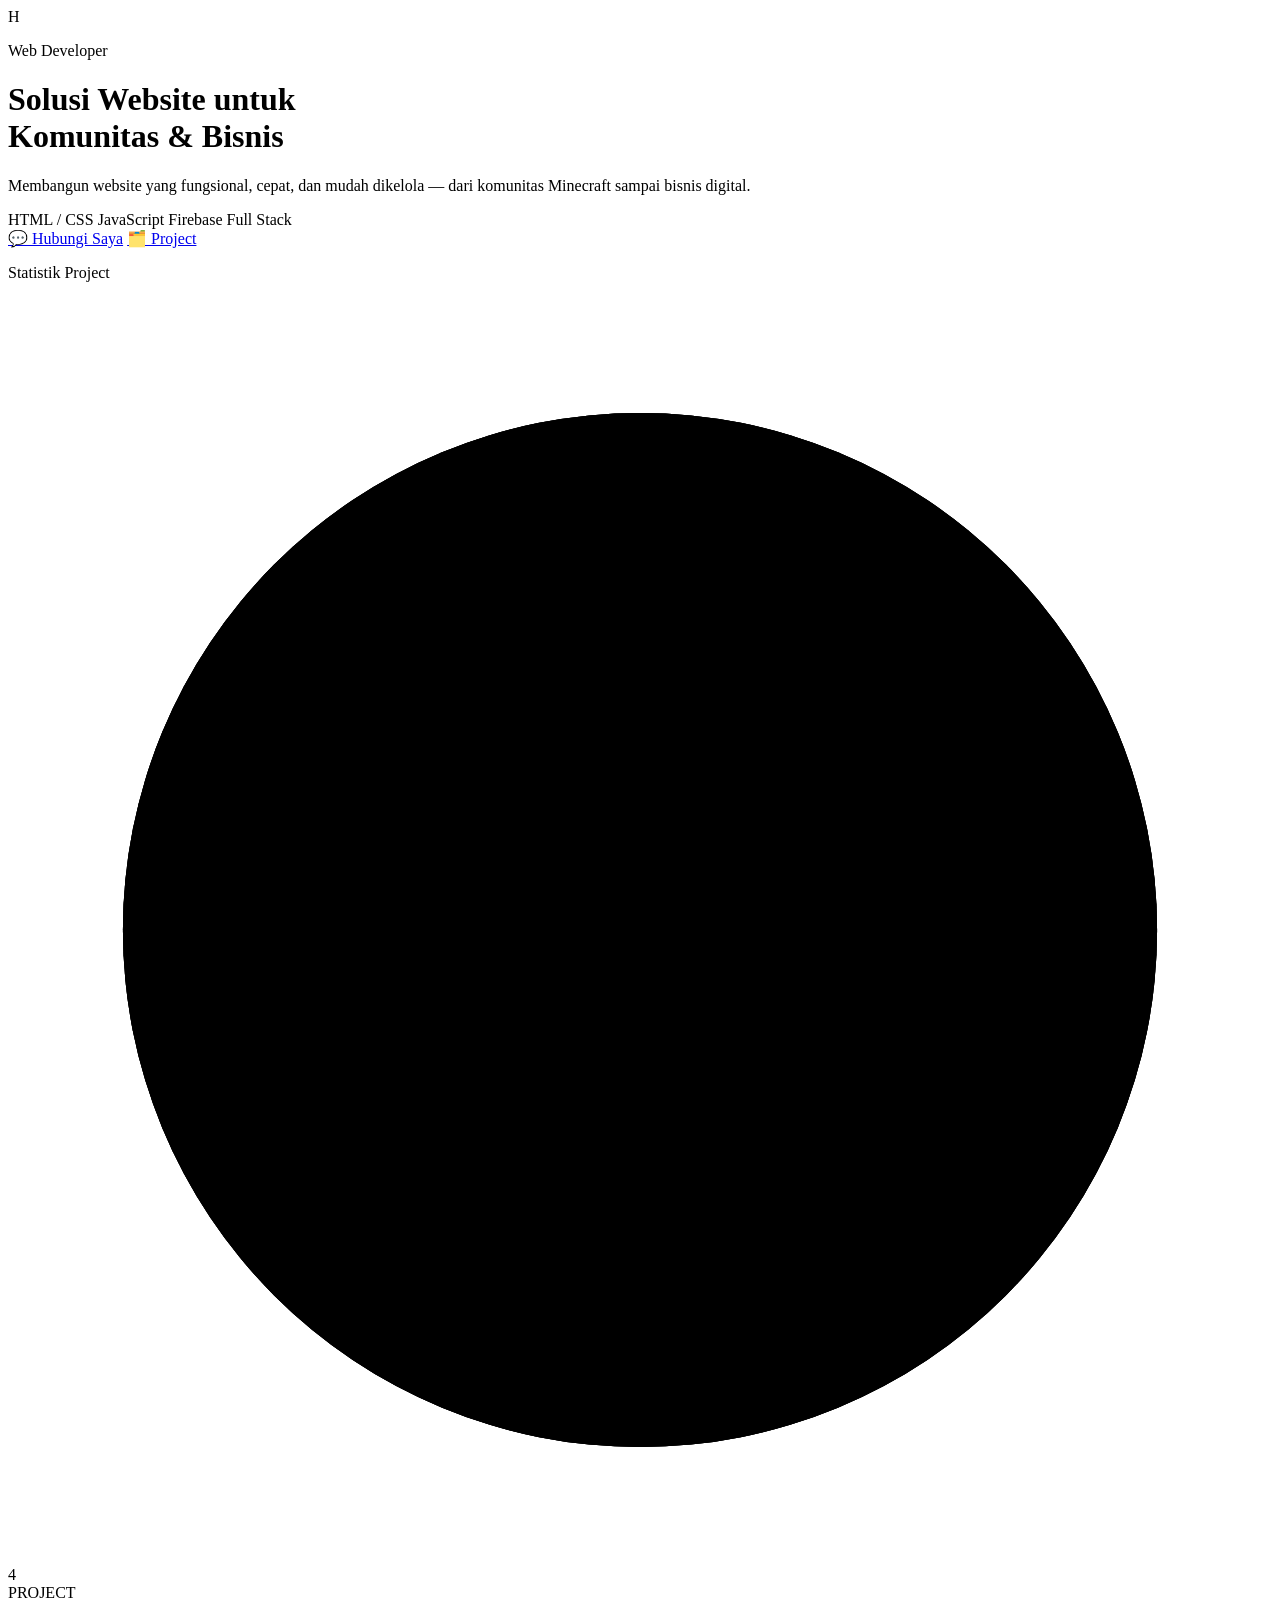
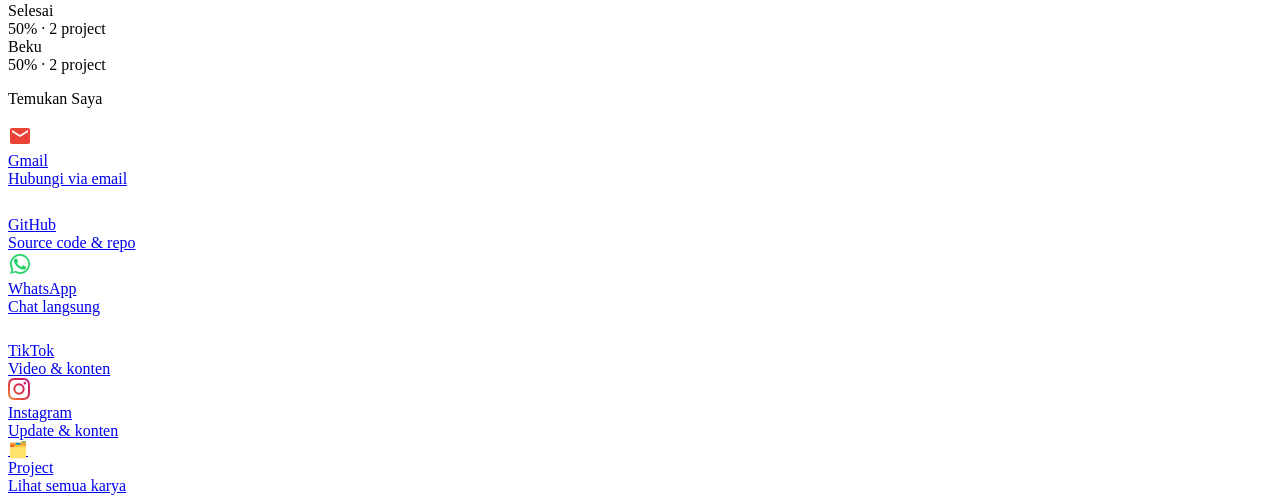
==== index.html @ de493043 "Add files via upload" ====
<!DOCTYPE html>
<html lang="id">
<head>
<meta charset="UTF-8">
<meta name="viewport" content="width=device-width, initial-scale=1.0">
<title>Halo — Web Developer</title>
<link rel="preconnect" href="https://fonts.googleapis.com">
<link href="https://fonts.googleapis.com/css2?family=Plus+Jakarta+Sans:wght@300;400;500;600;700&display=swap" rel="stylesheet">
<link rel="stylesheet" href="style.css">
</head>
<body>

<div class="aurora">
  <div class="al al1"></div>
  <div class="al al2"></div>
  <div class="al al3"></div>
</div>
<div class="grid-bg"></div>

<div id="navbar-placeholder"></div>
<div id="sidebar-placeholder"></div>

<main class="main">
  <div class="content">

    <div class="hero">
      <div class="avatar-wrap">
        <div class="avatar-ring"></div>
        <div class="avatar-bg"></div>
        <div class="avatar">H</div>
      </div>
      <p class="eyebrow">Web Developer</p>
      <h1 class="hero-name">Solusi Website untuk<br><span>Komunitas & Bisnis</span></h1>
      <p class="hero-bio">Membangun website yang fungsional, cepat, dan mudah dikelola — dari komunitas Minecraft sampai bisnis digital.</p>
      <div class="hero-tags">
        <span class="hero-tag">HTML / CSS</span>
        <span class="hero-tag">JavaScript</span>
        <span class="hero-tag">Firebase</span>
        <span class="hero-tag">Full Stack</span>
      </div>
    </div>

    <div class="cta-row">
      <a href="#" class="btn-primary">💬 Hubungi Saya</a>
      <a href="project.html" class="btn-outline">🗂️ Project</a>
    </div>

    <p class="sec-label" id="stats">Statistik Project</p>
    <div class="stats-card">
      <div class="donut-wrap">
        <svg class="donut-svg" viewBox="0 0 110 110">
          <circle class="donut-track" cx="55" cy="55" r="45"/>
          <circle class="donut-seg-done"   cx="55" cy="55" r="45" stroke-dasharray="141.4 282.8" stroke-dashoffset="0"/>
          <circle class="donut-seg-frozen" cx="55" cy="55" r="45" stroke-dasharray="141.4 282.8" stroke-dashoffset="-141.4"/>
        </svg>
        <div class="donut-center">
          <div class="donut-total">4</div>
          <div class="donut-sub">PROJECT</div>
        </div>
      </div>
      <div class="stats-legend">
        <div class="legend-item">
          <div class="legend-dot ld-done"></div>
          <div class="legend-info">
            <div class="legend-name">Selesai</div>
            <div class="legend-pct">50% · 2 project</div>
            <div class="legend-bar-wrap"><div class="legend-bar lb-done"></div></div>
          </div>
        </div>
        <div class="legend-item">
          <div class="legend-dot ld-frozen"></div>
          <div class="legend-info">
            <div class="legend-name">Beku</div>
            <div class="legend-pct">50% · 2 project</div>
            <div class="legend-bar-wrap"><div class="legend-bar lb-frozen"></div></div>
          </div>
        </div>
      </div>
    </div>

    <p class="sec-label" id="social">Temukan Saya</p>
    <div class="links-grid">
      <a href="mailto:email@gmail.com" class="link-card lc-gmail">
        <div class="link-icon-box">
          <svg width="24" height="24" viewBox="0 0 24 24"><path fill="#EA4335" d="M20 4H4C2.9 4 2 4.9 2 6v12c0 1.1.9 2 2 2h16c1.1 0 2-.9 2-2V6c0-1.1-.9-2-2-2zm0 4-8 5-8-5V6l8 5 8-5v2z"/></svg>
        </div>
        <div class="link-label">Gmail</div>
        <div class="link-desc">Hubungi via email</div>
      </a>
      <a href="#" class="link-card lc-github">
        <div class="link-icon-box">
          <svg width="24" height="24" viewBox="0 0 24 24" fill="rgba(255,255,255,.85)"><path d="M12 2C6.477 2 2 6.484 2 12.021c0 4.428 2.865 8.185 6.839 9.504.5.092.682-.217.682-.482 0-.237-.009-.868-.013-1.703-2.782.605-3.369-1.342-3.369-1.342-.454-1.155-1.11-1.463-1.11-1.463-.908-.62.069-.608.069-.608 1.003.07 1.531 1.031 1.531 1.031.892 1.53 2.341 1.088 2.91.832.091-.647.35-1.088.636-1.338-2.22-.253-4.555-1.113-4.555-4.951 0-1.093.39-1.988 1.029-2.688-.103-.253-.446-1.272.098-2.65 0 0 .84-.27 2.75 1.026A9.564 9.564 0 0 1 12 6.844a9.59 9.59 0 0 1 2.504.337c1.909-1.296 2.747-1.026 2.747-1.026.546 1.378.202 2.397.1 2.65.64.7 1.028 1.595 1.028 2.688 0 3.848-2.339 4.695-4.566 4.942.359.31.678.921.678 1.856 0 1.338-.012 2.419-.012 2.747 0 .267.18.578.688.48C19.138 20.203 22 16.447 22 12.021 22 6.484 17.522 2 12 2z"/></svg>
        </div>
        <div class="link-label">GitHub</div>
        <div class="link-desc">Source code & repo</div>
      </a>
      <a href="#" class="link-card lc-wa">
        <div class="link-icon-box">
          <svg width="24" height="24" viewBox="0 0 24 24" fill="#25D366"><path d="M17.472 14.382c-.297-.149-1.758-.867-2.03-.967-.273-.099-.471-.148-.67.15-.197.297-.767.966-.94 1.164-.173.199-.347.223-.644.075-.297-.15-1.255-.463-2.39-1.475-.883-.788-1.48-1.761-1.653-2.059-.173-.297-.018-.458.13-.606.134-.133.298-.347.446-.52.149-.174.198-.298.298-.497.099-.198.05-.371-.025-.52-.075-.149-.669-1.612-.916-2.207-.242-.579-.487-.5-.669-.51-.173-.008-.371-.01-.57-.01-.198 0-.52.074-.792.372-.272.297-1.04 1.016-1.04 2.479 0 1.462 1.065 2.875 1.213 3.074.149.198 2.096 3.2 5.077 4.487.709.306 1.262.489 1.694.625.712.227 1.36.195 1.871.118.571-.085 1.758-.719 2.006-1.413.248-.694.248-1.289.173-1.413-.074-.124-.272-.198-.57-.347z"/><path d="M12.05 2C6.495 2 2 6.495 2 12.05c0 1.895.525 3.666 1.436 5.18L2 22l4.907-1.406A10.018 10.018 0 0 0 12.05 22C17.605 22 22 17.505 22 11.95 22 6.495 17.605 2 12.05 2zm0 18.191a8.166 8.166 0 0 1-4.161-1.135l-.299-.178-3.092.887.887-3.005-.194-.309A8.167 8.167 0 0 1 3.85 12.05c0-4.52 3.68-8.2 8.2-8.2 4.52 0 8.2 3.68 8.2 8.2 0 4.52-3.68 8.2-8.2 8.2v-.059z"/></svg>
        </div>
        <div class="link-label">WhatsApp</div>
        <div class="link-desc">Chat langsung</div>
      </a>
      <a href="#" class="link-card lc-tiktok">
        <div class="link-icon-box">
          <svg width="22" height="22" viewBox="0 0 24 24" fill="white"><path d="M19.59 6.69a4.83 4.83 0 0 1-3.77-4.25V2h-3.45v13.67a2.89 2.89 0 0 1-2.88 2.5 2.89 2.89 0 0 1-2.89-2.89 2.89 2.89 0 0 1 2.89-2.89c.28 0 .54.04.79.1V9.01a6.28 6.28 0 0 0-.79-.05 6.34 6.34 0 0 0-6.34 6.34 6.34 6.34 0 0 0 6.34 6.34 6.34 6.34 0 0 0 6.33-6.34V8.95a8.16 8.16 0 0 0 4.77 1.52V7.04a4.85 4.85 0 0 1-1-.35z"/></svg>
        </div>
        <div class="link-label">TikTok</div>
        <div class="link-desc">Video & konten</div>
      </a>
      <a href="#" class="link-card lc-ig">
        <div class="link-icon-box">
          <svg width="22" height="22" viewBox="0 0 24 24"><defs><linearGradient id="ig" x1="0%" y1="100%" x2="100%" y2="0%"><stop offset="0%" stop-color="#f09433"/><stop offset="50%" stop-color="#dc2743"/><stop offset="100%" stop-color="#bc1888"/></linearGradient></defs><path fill="url(#ig)" d="M12 2.163c3.204 0 3.584.012 4.85.07 3.252.148 4.771 1.691 4.919 4.919.058 1.265.069 1.645.069 4.849 0 3.205-.012 3.584-.069 4.849-.149 3.225-1.664 4.771-4.919 4.919-1.266.058-1.644.07-4.85.07-3.204 0-3.584-.012-4.849-.07-3.26-.149-4.771-1.699-4.919-4.92-.058-1.265-.07-1.644-.07-4.849 0-3.204.013-3.583.07-4.849.149-3.227 1.664-4.771 4.919-4.919 1.266-.057 1.645-.069 4.849-.069zM12 0C8.741 0 8.333.014 7.053.072 2.695.272.273 2.69.073 7.052.014 8.333 0 8.741 0 12c0 3.259.014 3.668.072 4.948.2 4.358 2.618 6.78 6.98 6.98C8.333 23.986 8.741 24 12 24c3.259 0 3.668-.014 4.948-.072 4.354-.2 6.782-2.618 6.979-6.98.059-1.28.073-1.689.073-4.948 0-3.259-.014-3.667-.072-4.947-.196-4.354-2.617-6.78-6.979-6.98C15.668.014 15.259 0 12 0zm0 5.838a6.162 6.162 0 1 0 0 12.324 6.162 6.162 0 0 0 0-12.324zM12 16a4 4 0 1 1 0-8 4 4 0 0 1 0 8zm6.406-11.845a1.44 1.44 0 1 0 0 2.881 1.44 1.44 0 0 0 0-2.881z"/></svg>
        </div>
        <div class="link-label">Instagram</div>
        <div class="link-desc">Update & konten</div>
      </a>
      <a href="project.html" class="link-card lc-project">
        <div class="link-icon-box">🗂️</div>
        <div class="link-label">Project</div>
        <div class="link-desc">Lihat semua karya</div>
      </a>
    </div>

  </div>
  <div id="footer-placeholder"></div>
</main>

<script src="script.js"></script>
</body>
</html>
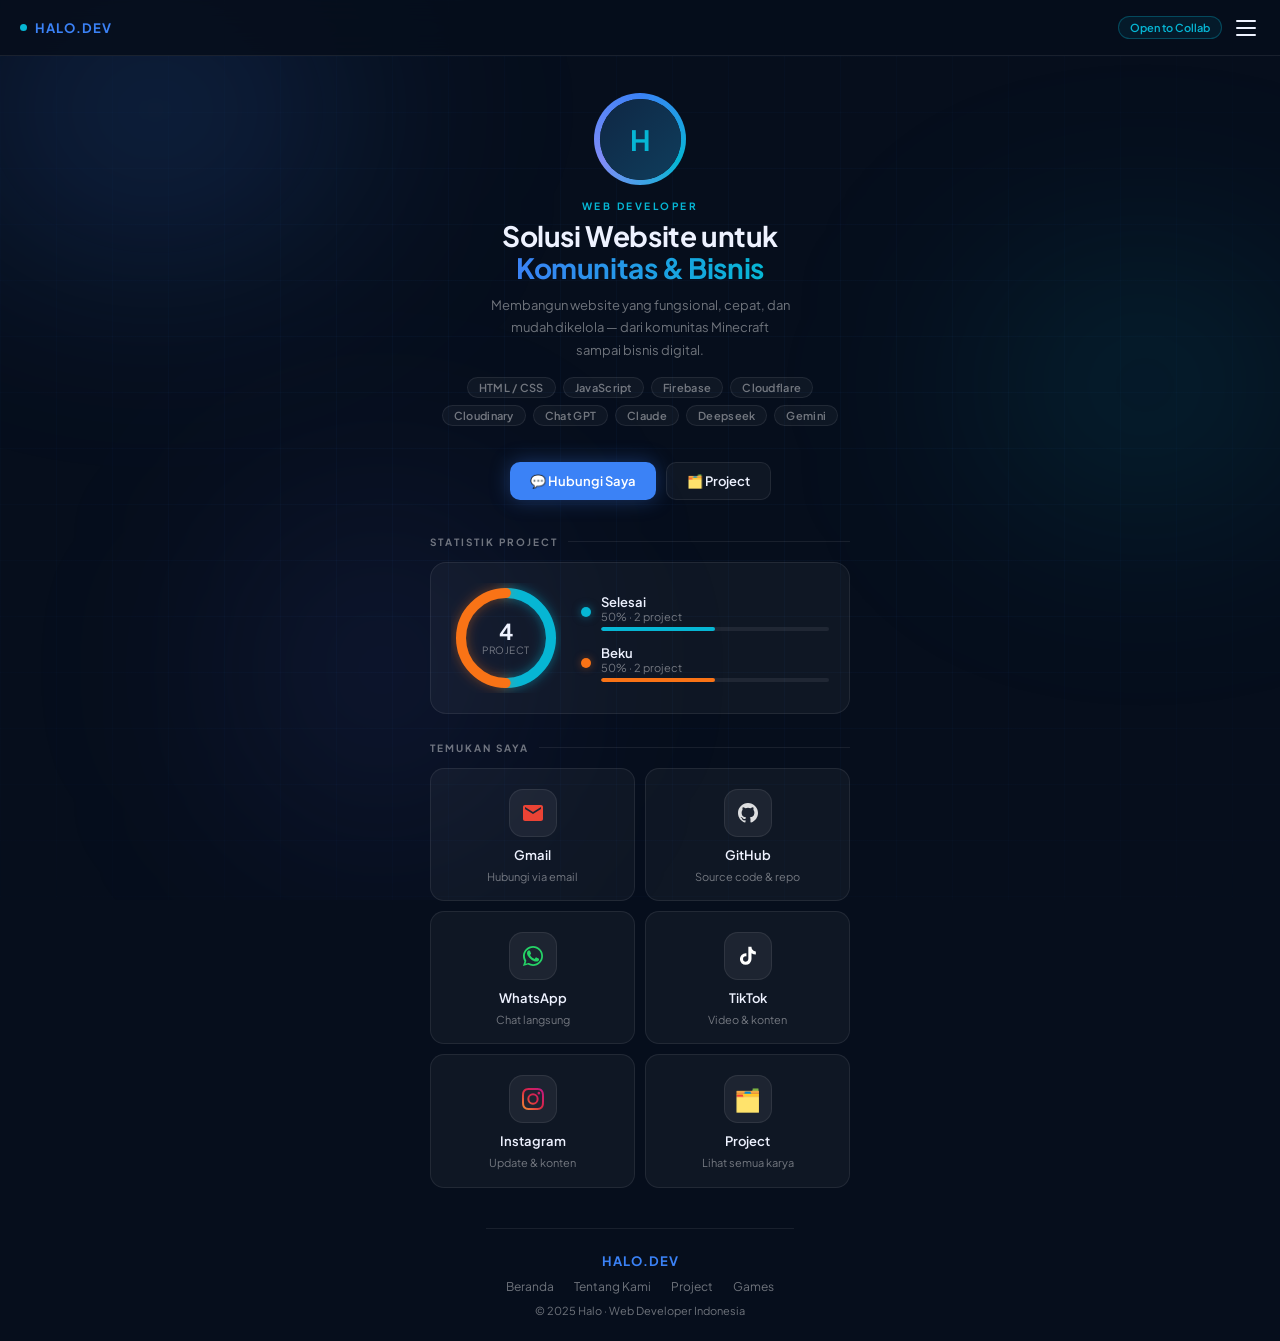
==== commit 437ec6b2: "Update index.html" ====
--- a/index.html
+++ b/index.html
@@ -36,7 +36,12 @@
         <span class="hero-tag">HTML / CSS</span>
         <span class="hero-tag">JavaScript</span>
         <span class="hero-tag">Firebase</span>
-        <span class="hero-tag">Full Stack</span>
+        <span class="hero-tag">Cloudflare</span>
+        <span class="hero-tag">Cloudinary</span>
+        <span class="hero-tag">Chat GPT</span>
+        <span class="hero-tag">Claude</span>
+        <span class="hero-tag">Deepseek</span>
+        <span class="hero-tag">Gemini</span>
       </div>
     </div>
 
--- a/style.css
+++ b/style.css
@@ -0,0 +1,447 @@
+/* ══════════════════════════════
+   RESET & VARIABLES
+══════════════════════════════ */
+*, *::before, *::after { margin: 0; padding: 0; box-sizing: border-box; }
+
+:root {
+  --bg: #060e1c;
+  --nav-bg: rgba(6,14,28,0.88);
+  --surface: rgba(255,255,255,0.04);
+  --surface-hover: rgba(255,255,255,0.07);
+  --border: rgba(255,255,255,0.08);
+  --border-accent: rgba(59,130,246,0.35);
+  --text: #eef2ff;
+  --muted: rgba(255,255,255,0.42);
+  --accent: #3b82f6;
+  --accent2: #06b6d4;
+  --green: #22c55e;
+  --orange: #f97316;
+  --sidebar-w: 230px;
+}
+
+html { scroll-behavior: smooth; }
+
+body {
+  font-family: 'Plus Jakarta Sans', sans-serif;
+  background: var(--bg);
+  color: var(--text);
+  min-height: 100dvh;
+}
+
+/* ══════════════════════════════
+   AURORA BACKGROUND
+══════════════════════════════ */
+.aurora {
+  position: fixed; inset: 0; z-index: 0;
+  pointer-events: none; overflow: hidden;
+}
+.al {
+  position: absolute; border-radius: 50%;
+  filter: blur(110px); mix-blend-mode: screen;
+}
+.al1 {
+  width: 550px; height: 380px;
+  background: radial-gradient(ellipse, rgba(59,130,246,.3) 0%, transparent 70%);
+  top: -80px; left: -120px;
+  animation: af1 13s ease-in-out infinite;
+}
+.al2 {
+  width: 450px; height: 320px;
+  background: radial-gradient(ellipse, rgba(6,182,212,.22) 0%, transparent 70%);
+  top: 25%; right: -90px;
+  animation: af2 16s ease-in-out infinite;
+}
+.al3 {
+  width: 380px; height: 460px;
+  background: radial-gradient(ellipse, rgba(99,102,241,.18) 0%, transparent 70%);
+  bottom: 0; left: 15%;
+  animation: af3 19s ease-in-out infinite;
+}
+@keyframes af1 { 0%,100%{transform:translate(0,0) scale(1)} 50%{transform:translate(35px,-25px) scale(1.07)} }
+@keyframes af2 { 0%,100%{transform:translate(0,0) scale(1)} 50%{transform:translate(-28px,38px) scale(.95)} }
+@keyframes af3 { 0%,100%{transform:translate(0,0) scale(1)} 50%{transform:translate(18px,-35px) scale(1.05)} }
+
+.grid-bg {
+  position: fixed; inset: 0; z-index: 0; pointer-events: none;
+  background-image:
+    linear-gradient(rgba(59,130,246,.04) 1px, transparent 1px),
+    linear-gradient(90deg, rgba(59,130,246,.04) 1px, transparent 1px);
+  background-size: 56px 56px;
+  mask-image: radial-gradient(ellipse 80% 80% at 50% 50%, black 30%, transparent 100%);
+}
+
+/* ══════════════════════════════
+   NAVBAR
+══════════════════════════════ */
+.navbar {
+  position: fixed; top: 0; left: 0; right: 0; z-index: 100;
+  height: 56px;
+  background: var(--nav-bg);
+  backdrop-filter: blur(16px);
+  -webkit-backdrop-filter: blur(16px);
+  border-bottom: 1px solid var(--border);
+  display: flex; align-items: center; justify-content: space-between;
+  padding: 0 20px;
+}
+.nav-logo {
+  display: flex; align-items: center; gap: 8px;
+  font-size: 13px; font-weight: 700; letter-spacing: 1px;
+  text-transform: uppercase; color: var(--accent);
+  text-decoration: none;
+}
+.nav-logo-dot {
+  width: 7px; height: 7px; border-radius: 50%;
+  background: var(--accent2);
+  animation: pulse 2s infinite;
+}
+.nav-right { display: flex; align-items: center; gap: 10px; }
+.nav-badge {
+  font-size: 11px; font-weight: 600;
+  padding: 4px 11px; border-radius: 99px;
+  border: 1px solid rgba(6,182,212,.3);
+  color: var(--accent2); background: rgba(6,182,212,.08);
+}
+.hamburger {
+  display: flex; flex-direction: column; gap: 5px;
+  cursor: pointer; padding: 4px;
+  background: none; border: none;
+}
+.hamburger span {
+  display: block; width: 20px; height: 2px;
+  background: var(--text); border-radius: 2px;
+  transition: all .3s ease;
+}
+.hamburger.open span:nth-child(1) { transform: rotate(45deg) translate(5px,5px); }
+.hamburger.open span:nth-child(2) { opacity: 0; transform: scaleX(0); }
+.hamburger.open span:nth-child(3) { transform: rotate(-45deg) translate(5px,-5px); }
+
+/* ══════════════════════════════
+   SIDEBAR
+══════════════════════════════ */
+.sidebar-overlay {
+  position: fixed; inset: 0; z-index: 90;
+  background: rgba(0,0,0,.6);
+  opacity: 0; pointer-events: none;
+  transition: opacity .3s;
+  backdrop-filter: blur(3px);
+}
+.sidebar-overlay.show { opacity: 1; pointer-events: all; }
+
+.sidebar {
+  position: fixed; top: 56px; right: 0; bottom: 0;
+  width: var(--sidebar-w); z-index: 95;
+  background: rgba(6,14,30,.98);
+  border-left: 1px solid var(--border);
+  padding: 20px 14px 30px;
+  display: flex; flex-direction: column;
+  transform: translateX(100%);
+  transition: transform .3s cubic-bezier(.4,0,.2,1);
+  overflow-y: auto;
+}
+.sidebar.open { transform: translateX(0); }
+
+.sidebar-section-title {
+  font-size: 10px; font-weight: 700; letter-spacing: 2px;
+  text-transform: uppercase; color: var(--muted);
+  padding: 0 10px; margin-bottom: 8px; margin-top: 4px;
+}
+.sidebar-nav {
+  display: flex; flex-direction: column; gap: 4px;
+  margin-bottom: 12px;
+}
+.sidebar-link {
+  display: flex; align-items: center; gap: 12px;
+  padding: 11px 12px; border-radius: 10px;
+  text-decoration: none; color: var(--muted);
+  font-size: 13px; font-weight: 500;
+  transition: all .2s;
+  position: relative;
+}
+.sidebar-link:hover {
+  background: var(--surface-hover);
+  color: var(--text);
+}
+.sidebar-link.active {
+  background: rgba(59,130,246,.1);
+  color: var(--accent2);
+  border: 1px solid rgba(59,130,246,.15);
+}
+.sidebar-link.active::before {
+  content: '';
+  position: absolute; left: 0; top: 20%; bottom: 20%;
+  width: 3px; border-radius: 99px;
+  background: var(--accent2);
+}
+.sidebar-icon {
+  font-size: 17px; width: 22px;
+  text-align: center; flex-shrink: 0;
+}
+.sidebar-sep {
+  height: 1px; background: var(--border); margin: 8px 0;
+}
+.sidebar-footer {
+  margin-top: auto; padding-top: 20px;
+  border-top: 1px solid var(--border);
+}
+.sidebar-footer-text {
+  font-size: 11px; color: var(--muted);
+  text-align: center; line-height: 1.6;
+}
+.sidebar-footer-text span { color: var(--accent2); font-weight: 600; }
+
+/* ══════════════════════════════
+   MAIN LAYOUT
+══════════════════════════════ */
+.main {
+  position: relative; z-index: 1;
+  padding-top: 56px;
+  min-height: 100dvh;
+  display: flex; flex-direction: column; align-items: center;
+}
+.content {
+  width: 100%; max-width: 460px;
+  padding: 40px 20px 0;
+  flex: 1;
+}
+
+/* ══════════════════════════════
+   HERO
+══════════════════════════════ */
+.hero {
+  text-align: center; margin-bottom: 36px;
+  animation: fadeUp .6s .1s ease both;
+}
+.avatar-wrap {
+  position: relative; width: 86px; height: 86px;
+  margin: 0 auto 18px;
+}
+.avatar-ring {
+  position: absolute; inset: -3px; border-radius: 50%;
+  background: conic-gradient(from 0deg, var(--accent), var(--accent2), #818cf8, var(--accent));
+  animation: spin 4s linear infinite;
+}
+.avatar-bg {
+  position: absolute; inset: 0; margin: 2.5px;
+  border-radius: 50%; background: var(--bg); z-index: 1;
+}
+.avatar {
+  position: absolute; inset: 0; margin: 2.5px; z-index: 2;
+  border-radius: 50%;
+  background: linear-gradient(135deg, #0f2744, #0f3d5c);
+  display: flex; align-items: center; justify-content: center;
+  font-size: 28px; font-weight: 700; color: var(--accent2);
+}
+.eyebrow {
+  font-size: 10px; font-weight: 700; letter-spacing: 2.5px;
+  text-transform: uppercase; color: var(--accent2); margin-bottom: 8px;
+}
+.hero-name {
+  font-size: 28px; font-weight: 700;
+  line-height: 1.15; letter-spacing: -.4px; margin-bottom: 10px;
+}
+.hero-name span {
+  background: linear-gradient(90deg, var(--accent), var(--accent2));
+  -webkit-background-clip: text; -webkit-text-fill-color: transparent;
+  background-clip: text;
+}
+.hero-bio {
+  font-size: 13px; color: var(--muted); line-height: 1.7;
+  max-width: 300px; margin: 0 auto 16px;
+}
+.hero-tags {
+  display: flex; gap: 7px; justify-content: center; flex-wrap: wrap;
+}
+.hero-tag {
+  font-size: 11px; font-weight: 600; letter-spacing: .3px;
+  padding: 3px 11px; border-radius: 99px;
+  border: 1px solid var(--border); color: var(--muted);
+  background: var(--surface);
+}
+
+/* ══════════════════════════════
+   CTA BUTTONS
+══════════════════════════════ */
+.cta-row {
+  display: flex; gap: 10px; justify-content: center;
+  margin-bottom: 36px;
+  animation: fadeUp .6s .18s ease both;
+}
+.btn-primary {
+  display: inline-flex; align-items: center; gap: 6px;
+  padding: 10px 20px; border-radius: 10px;
+  background: var(--accent); color: #fff;
+  font-size: 13px; font-weight: 600; font-family: inherit;
+  text-decoration: none; border: none; cursor: pointer;
+  transition: all .2s;
+  box-shadow: 0 0 20px rgba(59,130,246,.35);
+}
+.btn-primary:hover {
+  background: #2563eb; transform: translateY(-2px);
+  box-shadow: 0 0 30px rgba(59,130,246,.55);
+}
+.btn-outline {
+  display: inline-flex; align-items: center; gap: 6px;
+  padding: 10px 20px; border-radius: 10px;
+  border: 1px solid var(--border); background: var(--surface);
+  color: var(--text); font-size: 13px; font-weight: 600;
+  font-family: inherit; text-decoration: none; cursor: pointer;
+  transition: all .2s;
+}
+.btn-outline:hover {
+  border-color: var(--border-accent);
+  background: var(--surface-hover);
+  transform: translateY(-2px);
+}
+
+/* ══════════════════════════════
+   SECTION LABEL
+══════════════════════════════ */
+.sec-label {
+  font-size: 10px; font-weight: 700; letter-spacing: 2px;
+  text-transform: uppercase; color: var(--muted);
+  margin-bottom: 14px;
+  display: flex; align-items: center; gap: 10px;
+}
+.sec-label::after {
+  content: ''; flex: 1; height: 1px; background: var(--border);
+}
+
+/* ══════════════════════════════
+   STATS / DONUT CHART
+══════════════════════════════ */
+.stats-card {
+  background: var(--surface);
+  border: 1px solid var(--border);
+  border-radius: 16px; padding: 20px;
+  margin-bottom: 28px;
+  animation: fadeUp .5s .22s ease both;
+  display: flex; align-items: center; gap: 20px;
+}
+.donut-wrap {
+  position: relative; width: 110px; height: 110px; flex-shrink: 0;
+}
+.donut-svg { width: 110px; height: 110px; transform: rotate(-90deg); }
+.donut-track { fill: none; stroke: rgba(255,255,255,.07); stroke-width: 10; }
+.donut-seg-done {
+  fill: none; stroke: var(--accent2); stroke-width: 10; stroke-linecap: round;
+  stroke-dasharray: 141.4 282.8; stroke-dashoffset: 0;
+  animation: drawDone 1.2s .5s ease both;
+  filter: drop-shadow(0 0 6px rgba(6,182,212,.5));
+}
+.donut-seg-frozen {
+  fill: none; stroke: var(--orange); stroke-width: 10; stroke-linecap: round;
+  stroke-dasharray: 141.4 282.8; stroke-dashoffset: -141.4;
+  animation: drawFrozen 1.2s .7s ease both;
+  filter: drop-shadow(0 0 6px rgba(249,115,22,.4));
+}
+@keyframes drawDone {
+  from { stroke-dasharray: 0 282.8; }
+  to   { stroke-dasharray: 141.4 282.8; }
+}
+@keyframes drawFrozen {
+  from { stroke-dasharray: 0 282.8; stroke-dashoffset: -141.4; }
+  to   { stroke-dasharray: 141.4 282.8; stroke-dashoffset: -141.4; }
+}
+.donut-center {
+  position: absolute; inset: 0;
+  display: flex; flex-direction: column;
+  align-items: center; justify-content: center;
+}
+.donut-total { font-size: 22px; font-weight: 700; line-height: 1; }
+.donut-sub { font-size: 10px; color: var(--muted); margin-top: 2px; letter-spacing: .5px; }
+.stats-legend { display: flex; flex-direction: column; gap: 14px; flex: 1; }
+.legend-item { display: flex; align-items: center; gap: 10px; }
+.legend-dot { width: 10px; height: 10px; border-radius: 50%; flex-shrink: 0; }
+.ld-done   { background: var(--accent2); box-shadow: 0 0 8px rgba(6,182,212,.5); }
+.ld-frozen { background: var(--orange);  box-shadow: 0 0 8px rgba(249,115,22,.4); }
+.legend-info { flex: 1; }
+.legend-name { font-size: 13px; font-weight: 600; }
+.legend-pct  { font-size: 11px; color: var(--muted); }
+.legend-bar-wrap {
+  width: 100%; height: 4px; background: rgba(255,255,255,.07);
+  border-radius: 99px; margin-top: 4px; overflow: hidden;
+}
+.legend-bar { height: 100%; border-radius: 99px; animation: barFill 1.2s .8s ease both; transform-origin: left; }
+.lb-done   { background: var(--accent2); width: 50%; }
+.lb-frozen { background: var(--orange);  width: 50%; }
+@keyframes barFill { from{transform:scaleX(0)} to{transform:scaleX(1)} }
+
+/* ══════════════════════════════
+   SOCIAL LINKS GRID
+══════════════════════════════ */
+.links-grid {
+  display: grid; grid-template-columns: 1fr 1fr;
+  gap: 10px; margin-bottom: 40px;
+}
+.link-card {
+  display: flex; flex-direction: column;
+  align-items: center; justify-content: center;
+  gap: 10px; padding: 20px 12px 16px;
+  background: var(--surface); border: 1px solid var(--border);
+  border-radius: 14px; text-decoration: none; color: var(--text);
+  transition: all .22s ease; animation: fadeUp .4s ease both;
+  position: relative; overflow: hidden; text-align: center;
+}
+.link-card::before {
+  content: ''; position: absolute;
+  top: 0; left: 0; right: 0; height: 2px;
+  opacity: 0; transition: opacity .2s;
+}
+.link-card:hover { background: var(--surface-hover); transform: translateY(-3px); }
+.link-card:hover::before { opacity: 1; }
+
+.lc-gmail   { } .lc-gmail::before   { background: #EA4335; } .lc-gmail:hover   { border-color:rgba(234,67,53,.3);   box-shadow:0 8px 28px rgba(234,67,53,.12); }
+.lc-github  { } .lc-github::before  { background: #e2e8f0; } .lc-github:hover  { border-color:rgba(226,232,240,.25); box-shadow:0 8px 28px rgba(255,255,255,.06); }
+.lc-wa      { } .lc-wa::before      { background: #25D366; } .lc-wa:hover      { border-color:rgba(37,211,102,.3);   box-shadow:0 8px 28px rgba(37,211,102,.12); }
+.lc-tiktok  { } .lc-tiktok::before  { background: linear-gradient(90deg,#69C9D0,#EE1D52); } .lc-tiktok:hover  { border-color:rgba(105,201,208,.3); box-shadow:0 8px 28px rgba(105,201,208,.1); }
+.lc-ig      { } .lc-ig::before      { background: linear-gradient(90deg,#f09433,#e6683c,#dc2743,#cc2366,#bc1888); } .lc-ig:hover { border-color:rgba(225,48,108,.3); box-shadow:0 8px 28px rgba(225,48,108,.12); }
+.lc-project { } .lc-project::before { background: linear-gradient(90deg,var(--accent),var(--accent2)); } .lc-project:hover { border-color:var(--border-accent); box-shadow:0 8px 28px rgba(59,130,246,.15); }
+
+.link-card:nth-child(1) { animation-delay: .28s; }
+.link-card:nth-child(2) { animation-delay: .33s; }
+.link-card:nth-child(3) { animation-delay: .38s; }
+.link-card:nth-child(4) { animation-delay: .43s; }
+.link-card:nth-child(5) { animation-delay: .48s; }
+.link-card:nth-child(6) { animation-delay: .53s; }
+
+.link-icon-box {
+  width: 48px; height: 48px; border-radius: 14px;
+  display: flex; align-items: center; justify-content: center;
+  background: rgba(255,255,255,.06);
+  border: 1px solid rgba(255,255,255,.08);
+  font-size: 22px;
+  transition: transform .2s;
+}
+.link-card:hover .link-icon-box { transform: scale(1.08); }
+.link-label { font-size: 13px; font-weight: 600; }
+.link-desc  { font-size: 11px; color: var(--muted); margin-top: -4px; line-height: 1.4; }
+
+/* ══════════════════════════════
+   FOOTER
+══════════════════════════════ */
+.footer {
+  position: relative; z-index: 1;
+  width: 100%; border-top: 1px solid var(--border);
+  padding: 24px 20px;
+  display: flex; flex-direction: column;
+  align-items: center; gap: 10px;
+}
+.footer-logo {
+  font-size: 13px; font-weight: 700; letter-spacing: 1px;
+  text-transform: uppercase; color: var(--accent);
+}
+.footer-links { display: flex; gap: 20px; flex-wrap: wrap; justify-content: center; }
+.footer-links a {
+  font-size: 12px; color: var(--muted); text-decoration: none; transition: color .2s;
+}
+.footer-links a:hover { color: var(--text); }
+.footer-copy { font-size: 11px; color: var(--muted); }
+
+/* ══════════════════════════════
+   ANIMATIONS & UTILS
+══════════════════════════════ */
+@keyframes fadeUp  { from{opacity:0;transform:translateY(18px)} to{opacity:1;transform:translateY(0)} }
+@keyframes fadeDown{ from{opacity:0;transform:translateY(-10px)} to{opacity:1;transform:translateY(0)} }
+@keyframes spin    { to{transform:rotate(360deg)} }
+@keyframes pulse   { 0%,100%{opacity:1;transform:scale(1)} 50%{opacity:.6;transform:scale(.82)} }
+      
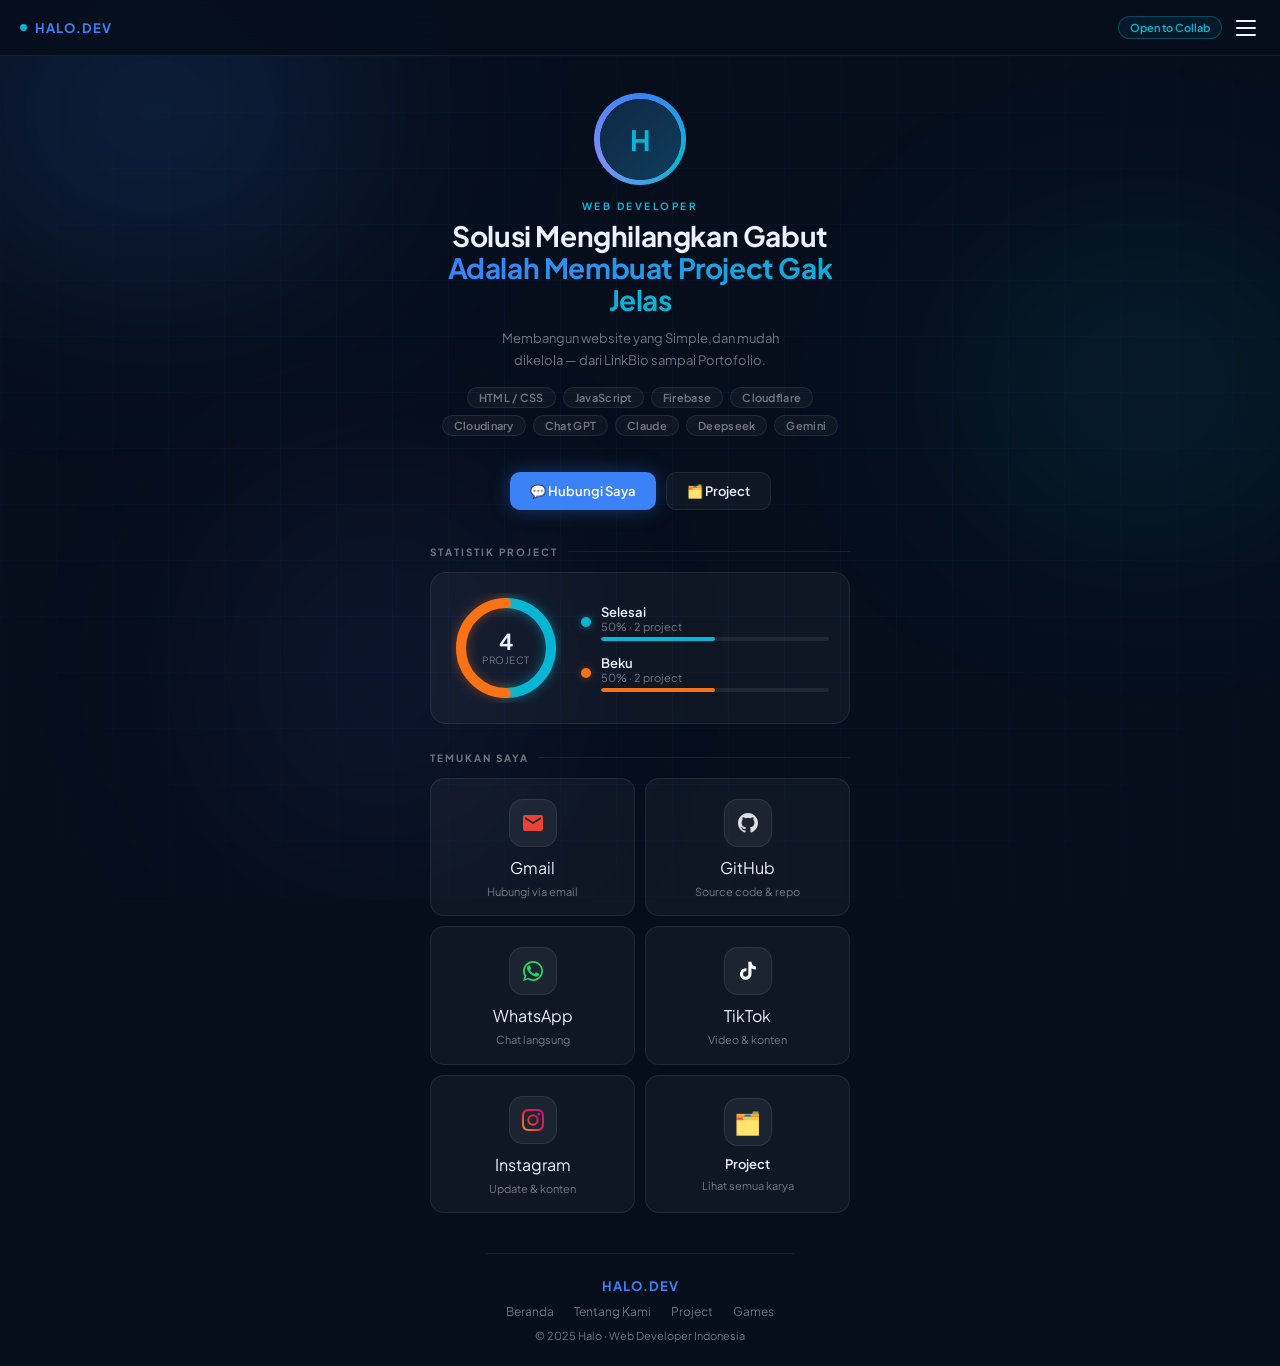
==== commit 4faa44bf: "Update index.html" ====
--- a/index.html
+++ b/index.html
@@ -3,7 +3,7 @@
 <head>
 <meta charset="UTF-8">
 <meta name="viewport" content="width=device-width, initial-scale=1.0">
-<title>Halo — Web Developer</title>
+<title>Noctyra — Web Developer</title>
 <link rel="preconnect" href="https://fonts.googleapis.com">
 <link href="https://fonts.googleapis.com/css2?family=Plus+Jakarta+Sans:wght@300;400;500;600;700&display=swap" rel="stylesheet">
 <link rel="stylesheet" href="style.css">
@@ -30,8 +30,8 @@
         <div class="avatar">H</div>
       </div>
       <p class="eyebrow">Web Developer</p>
-      <h1 class="hero-name">Solusi Website untuk<br><span>Komunitas & Bisnis</span></h1>
-      <p class="hero-bio">Membangun website yang fungsional, cepat, dan mudah dikelola — dari komunitas Minecraft sampai bisnis digital.</p>
+      <h1 class="hero-name">Solusi Menghilangkan Gabut<br><span>Adalah Membuat Project Gak Jelas</span></h1>
+      <p class="hero-bio">Membangun website yang Simple,dan mudah dikelola — dari LinkBio sampai Portofolio.</p>
       <div class="hero-tags">
         <span class="hero-tag">HTML / CSS</span>
         <span class="hero-tag">JavaScript</span>
@@ -85,39 +85,39 @@
 
     <p class="sec-label" id="social">Temukan Saya</p>
     <div class="links-grid">
-      <a href="mailto:email@gmail.com" class="link-card lc-gmail">
+      <a href="mailto:beolpbg123@gmail.com" class="link-card lc-gmail">
         <div class="link-icon-box">
           <svg width="24" height="24" viewBox="0 0 24 24"><path fill="#EA4335" d="M20 4H4C2.9 4 2 4.9 2 6v12c0 1.1.9 2 2 2h16c1.1 0 2-.9 2-2V6c0-1.1-.9-2-2-2zm0 4-8 5-8-5V6l8 5 8-5v2z"/></svg>
         </div>
-        <div class="link-label">Gmail</div>
+        <div class="beolpbg123@gmail.com">Gmail</div>
         <div class="link-desc">Hubungi via email</div>
       </a>
       <a href="#" class="link-card lc-github">
         <div class="link-icon-box">
           <svg width="24" height="24" viewBox="0 0 24 24" fill="rgba(255,255,255,.85)"><path d="M12 2C6.477 2 2 6.484 2 12.021c0 4.428 2.865 8.185 6.839 9.504.5.092.682-.217.682-.482 0-.237-.009-.868-.013-1.703-2.782.605-3.369-1.342-3.369-1.342-.454-1.155-1.11-1.463-1.11-1.463-.908-.62.069-.608.069-.608 1.003.07 1.531 1.031 1.531 1.031.892 1.53 2.341 1.088 2.91.832.091-.647.35-1.088.636-1.338-2.22-.253-4.555-1.113-4.555-4.951 0-1.093.39-1.988 1.029-2.688-.103-.253-.446-1.272.098-2.65 0 0 .84-.27 2.75 1.026A9.564 9.564 0 0 1 12 6.844a9.59 9.59 0 0 1 2.504.337c1.909-1.296 2.747-1.026 2.747-1.026.546 1.378.202 2.397.1 2.65.64.7 1.028 1.595 1.028 2.688 0 3.848-2.339 4.695-4.566 4.942.359.31.678.921.678 1.856 0 1.338-.012 2.419-.012 2.747 0 .267.18.578.688.48C19.138 20.203 22 16.447 22 12.021 22 6.484 17.522 2 12 2z"/></svg>
         </div>
-        <div class="link-label">GitHub</div>
+        <div class="https://github.com/username">GitHub</div>
         <div class="link-desc">Source code & repo</div>
       </a>
       <a href="#" class="link-card lc-wa">
         <div class="link-icon-box">
           <svg width="24" height="24" viewBox="0 0 24 24" fill="#25D366"><path d="M17.472 14.382c-.297-.149-1.758-.867-2.03-.967-.273-.099-.471-.148-.67.15-.197.297-.767.966-.94 1.164-.173.199-.347.223-.644.075-.297-.15-1.255-.463-2.39-1.475-.883-.788-1.48-1.761-1.653-2.059-.173-.297-.018-.458.13-.606.134-.133.298-.347.446-.52.149-.174.198-.298.298-.497.099-.198.05-.371-.025-.52-.075-.149-.669-1.612-.916-2.207-.242-.579-.487-.5-.669-.51-.173-.008-.371-.01-.57-.01-.198 0-.52.074-.792.372-.272.297-1.04 1.016-1.04 2.479 0 1.462 1.065 2.875 1.213 3.074.149.198 2.096 3.2 5.077 4.487.709.306 1.262.489 1.694.625.712.227 1.36.195 1.871.118.571-.085 1.758-.719 2.006-1.413.248-.694.248-1.289.173-1.413-.074-.124-.272-.198-.57-.347z"/><path d="M12.05 2C6.495 2 2 6.495 2 12.05c0 1.895.525 3.666 1.436 5.18L2 22l4.907-1.406A10.018 10.018 0 0 0 12.05 22C17.605 22 22 17.505 22 11.95 22 6.495 17.605 2 12.05 2zm0 18.191a8.166 8.166 0 0 1-4.161-1.135l-.299-.178-3.092.887.887-3.005-.194-.309A8.167 8.167 0 0 1 3.85 12.05c0-4.52 3.68-8.2 8.2-8.2 4.52 0 8.2 3.68 8.2 8.2 0 4.52-3.68 8.2-8.2 8.2v-.059z"/></svg>
         </div>
-        <div class="link-label">WhatsApp</div>
+        <div class="https://wa.me/+6285143590940">WhatsApp</div>
         <div class="link-desc">Chat langsung</div>
       </a>
       <a href="#" class="link-card lc-tiktok">
         <div class="link-icon-box">
           <svg width="22" height="22" viewBox="0 0 24 24" fill="white"><path d="M19.59 6.69a4.83 4.83 0 0 1-3.77-4.25V2h-3.45v13.67a2.89 2.89 0 0 1-2.88 2.5 2.89 2.89 0 0 1-2.89-2.89 2.89 2.89 0 0 1 2.89-2.89c.28 0 .54.04.79.1V9.01a6.28 6.28 0 0 0-.79-.05 6.34 6.34 0 0 0-6.34 6.34 6.34 6.34 0 0 0 6.34 6.34 6.34 6.34 0 0 0 6.33-6.34V8.95a8.16 8.16 0 0 0 4.77 1.52V7.04a4.85 4.85 0 0 1-1-.35z"/></svg>
         </div>
-        <div class="link-label">TikTok</div>
+        <div class="https://tiktok.com/@noctyra.fm">TikTok</div>
         <div class="link-desc">Video & konten</div>
       </a>
       <a href="#" class="link-card lc-ig">
         <div class="link-icon-box">
           <svg width="22" height="22" viewBox="0 0 24 24"><defs><linearGradient id="ig" x1="0%" y1="100%" x2="100%" y2="0%"><stop offset="0%" stop-color="#f09433"/><stop offset="50%" stop-color="#dc2743"/><stop offset="100%" stop-color="#bc1888"/></linearGradient></defs><path fill="url(#ig)" d="M12 2.163c3.204 0 3.584.012 4.85.07 3.252.148 4.771 1.691 4.919 4.919.058 1.265.069 1.645.069 4.849 0 3.205-.012 3.584-.069 4.849-.149 3.225-1.664 4.771-4.919 4.919-1.266.058-1.644.07-4.85.07-3.204 0-3.584-.012-4.849-.07-3.26-.149-4.771-1.699-4.919-4.92-.058-1.265-.07-1.644-.07-4.849 0-3.204.013-3.583.07-4.849.149-3.227 1.664-4.771 4.919-4.919 1.266-.057 1.645-.069 4.849-.069zM12 0C8.741 0 8.333.014 7.053.072 2.695.272.273 2.69.073 7.052.014 8.333 0 8.741 0 12c0 3.259.014 3.668.072 4.948.2 4.358 2.618 6.78 6.98 6.98C8.333 23.986 8.741 24 12 24c3.259 0 3.668-.014 4.948-.072 4.354-.2 6.782-2.618 6.979-6.98.059-1.28.073-1.689.073-4.948 0-3.259-.014-3.667-.072-4.947-.196-4.354-2.617-6.78-6.979-6.98C15.668.014 15.259 0 12 0zm0 5.838a6.162 6.162 0 1 0 0 12.324 6.162 6.162 0 0 0 0-12.324zM12 16a4 4 0 1 1 0-8 4 4 0 0 1 0 8zm6.406-11.845a1.44 1.44 0 1 0 0 2.881 1.44 1.44 0 0 0 0-2.881z"/></svg>
         </div>
-        <div class="link-label">Instagram</div>
+        <div class="https://instagram.com/@noctyra.fm">Instagram</div>
         <div class="link-desc">Update & konten</div>
       </a>
       <a href="project.html" class="link-card lc-project">
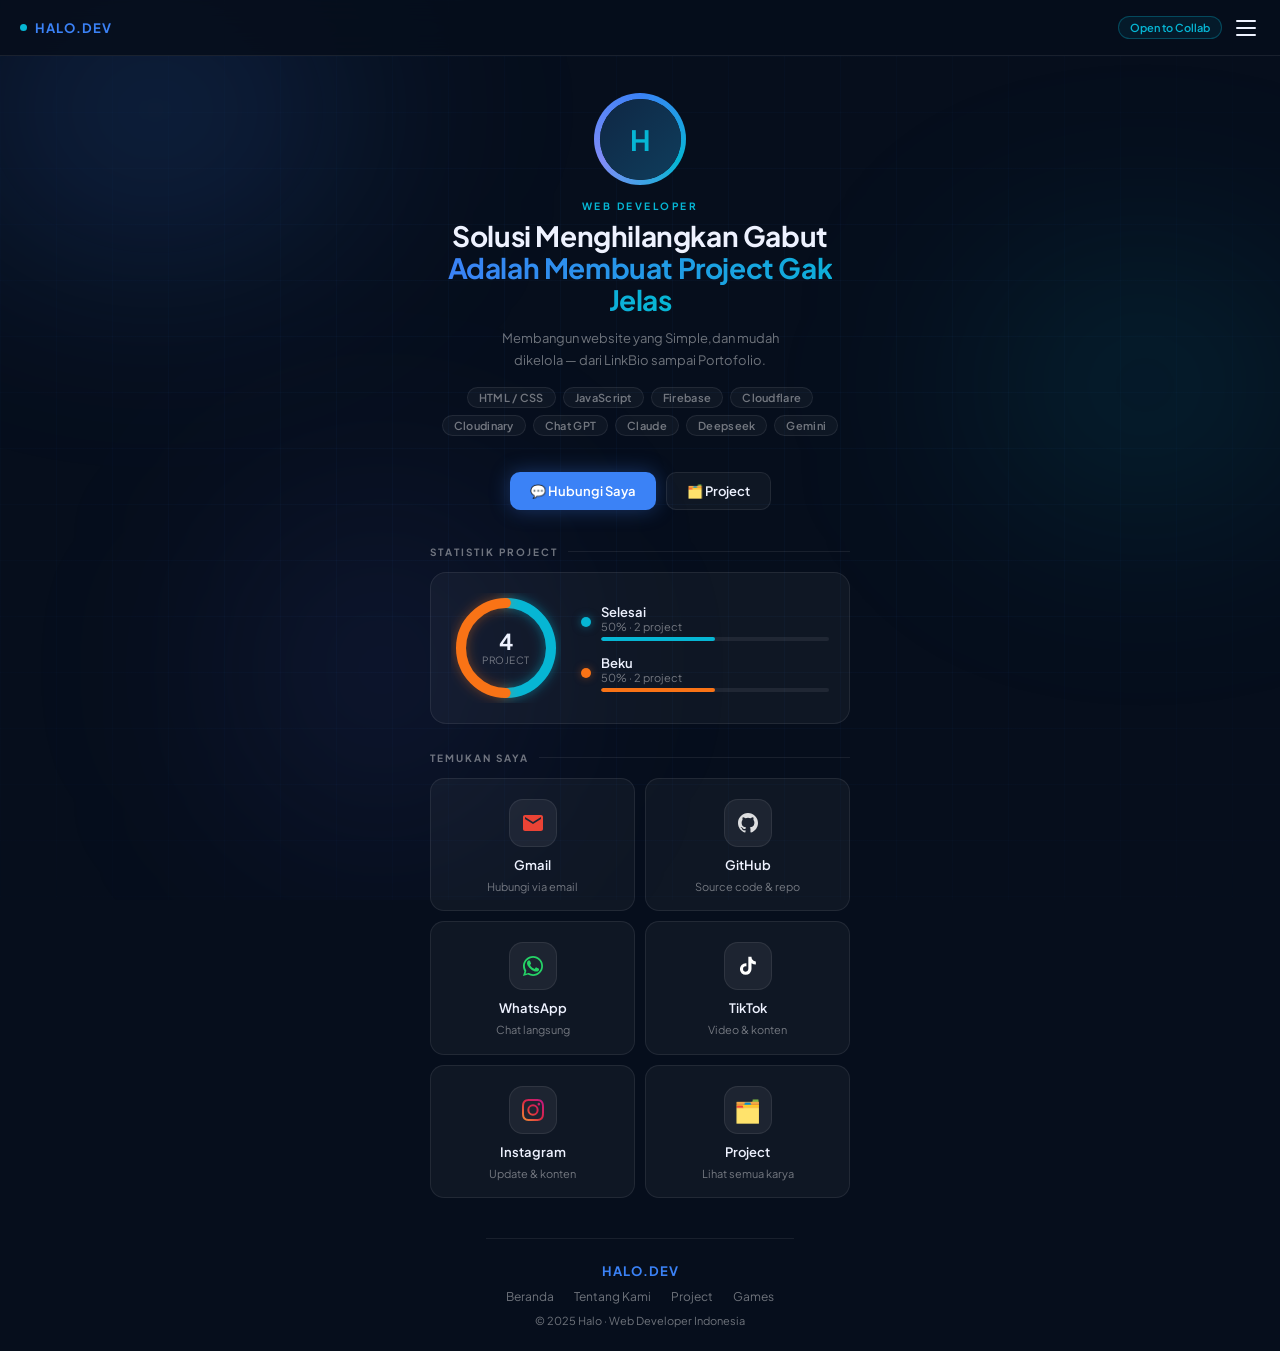
==== commit 011e1e4a: "Update index.html" ====
--- a/index.html
+++ b/index.html
@@ -89,35 +89,35 @@
         <div class="link-icon-box">
           <svg width="24" height="24" viewBox="0 0 24 24"><path fill="#EA4335" d="M20 4H4C2.9 4 2 4.9 2 6v12c0 1.1.9 2 2 2h16c1.1 0 2-.9 2-2V6c0-1.1-.9-2-2-2zm0 4-8 5-8-5V6l8 5 8-5v2z"/></svg>
         </div>
-        <div class="beolpbg123@gmail.com">Gmail</div>
+        <div class="link-label">Gmail</div>
         <div class="link-desc">Hubungi via email</div>
       </a>
-      <a href="#" class="link-card lc-github">
+      <a href="https://github.com/noctyrafm" class="link-card lc-github">
         <div class="link-icon-box">
           <svg width="24" height="24" viewBox="0 0 24 24" fill="rgba(255,255,255,.85)"><path d="M12 2C6.477 2 2 6.484 2 12.021c0 4.428 2.865 8.185 6.839 9.504.5.092.682-.217.682-.482 0-.237-.009-.868-.013-1.703-2.782.605-3.369-1.342-3.369-1.342-.454-1.155-1.11-1.463-1.11-1.463-.908-.62.069-.608.069-.608 1.003.07 1.531 1.031 1.531 1.031.892 1.53 2.341 1.088 2.91.832.091-.647.35-1.088.636-1.338-2.22-.253-4.555-1.113-4.555-4.951 0-1.093.39-1.988 1.029-2.688-.103-.253-.446-1.272.098-2.65 0 0 .84-.27 2.75 1.026A9.564 9.564 0 0 1 12 6.844a9.59 9.59 0 0 1 2.504.337c1.909-1.296 2.747-1.026 2.747-1.026.546 1.378.202 2.397.1 2.65.64.7 1.028 1.595 1.028 2.688 0 3.848-2.339 4.695-4.566 4.942.359.31.678.921.678 1.856 0 1.338-.012 2.419-.012 2.747 0 .267.18.578.688.48C19.138 20.203 22 16.447 22 12.021 22 6.484 17.522 2 12 2z"/></svg>
         </div>
-        <div class="https://github.com/username">GitHub</div>
+        <div class="link-label">GitHub</div>
         <div class="link-desc">Source code & repo</div>
       </a>
-      <a href="#" class="link-card lc-wa">
+      <a href="https://wa.me/+6285143590940" class="link-card lc-wa">
         <div class="link-icon-box">
           <svg width="24" height="24" viewBox="0 0 24 24" fill="#25D366"><path d="M17.472 14.382c-.297-.149-1.758-.867-2.03-.967-.273-.099-.471-.148-.67.15-.197.297-.767.966-.94 1.164-.173.199-.347.223-.644.075-.297-.15-1.255-.463-2.39-1.475-.883-.788-1.48-1.761-1.653-2.059-.173-.297-.018-.458.13-.606.134-.133.298-.347.446-.52.149-.174.198-.298.298-.497.099-.198.05-.371-.025-.52-.075-.149-.669-1.612-.916-2.207-.242-.579-.487-.5-.669-.51-.173-.008-.371-.01-.57-.01-.198 0-.52.074-.792.372-.272.297-1.04 1.016-1.04 2.479 0 1.462 1.065 2.875 1.213 3.074.149.198 2.096 3.2 5.077 4.487.709.306 1.262.489 1.694.625.712.227 1.36.195 1.871.118.571-.085 1.758-.719 2.006-1.413.248-.694.248-1.289.173-1.413-.074-.124-.272-.198-.57-.347z"/><path d="M12.05 2C6.495 2 2 6.495 2 12.05c0 1.895.525 3.666 1.436 5.18L2 22l4.907-1.406A10.018 10.018 0 0 0 12.05 22C17.605 22 22 17.505 22 11.95 22 6.495 17.605 2 12.05 2zm0 18.191a8.166 8.166 0 0 1-4.161-1.135l-.299-.178-3.092.887.887-3.005-.194-.309A8.167 8.167 0 0 1 3.85 12.05c0-4.52 3.68-8.2 8.2-8.2 4.52 0 8.2 3.68 8.2 8.2 0 4.52-3.68 8.2-8.2 8.2v-.059z"/></svg>
         </div>
-        <div class="https://wa.me/+6285143590940">WhatsApp</div>
+        <div class="link-label">WhatsApp</div>
         <div class="link-desc">Chat langsung</div>
       </a>
-      <a href="#" class="link-card lc-tiktok">
+      <a href="https://tiktok.com/@noctyra.fm" class="link-card lc-tiktok">
         <div class="link-icon-box">
           <svg width="22" height="22" viewBox="0 0 24 24" fill="white"><path d="M19.59 6.69a4.83 4.83 0 0 1-3.77-4.25V2h-3.45v13.67a2.89 2.89 0 0 1-2.88 2.5 2.89 2.89 0 0 1-2.89-2.89 2.89 2.89 0 0 1 2.89-2.89c.28 0 .54.04.79.1V9.01a6.28 6.28 0 0 0-.79-.05 6.34 6.34 0 0 0-6.34 6.34 6.34 6.34 0 0 0 6.34 6.34 6.34 6.34 0 0 0 6.33-6.34V8.95a8.16 8.16 0 0 0 4.77 1.52V7.04a4.85 4.85 0 0 1-1-.35z"/></svg>
         </div>
-        <div class="https://tiktok.com/@noctyra.fm">TikTok</div>
+        <div class="link-label">TikTok</div>
         <div class="link-desc">Video & konten</div>
       </a>
-      <a href="#" class="link-card lc-ig">
+      <a href="https://instagram.com/@noctyra.fm" class="link-card lc-ig">
         <div class="link-icon-box">
           <svg width="22" height="22" viewBox="0 0 24 24"><defs><linearGradient id="ig" x1="0%" y1="100%" x2="100%" y2="0%"><stop offset="0%" stop-color="#f09433"/><stop offset="50%" stop-color="#dc2743"/><stop offset="100%" stop-color="#bc1888"/></linearGradient></defs><path fill="url(#ig)" d="M12 2.163c3.204 0 3.584.012 4.85.07 3.252.148 4.771 1.691 4.919 4.919.058 1.265.069 1.645.069 4.849 0 3.205-.012 3.584-.069 4.849-.149 3.225-1.664 4.771-4.919 4.919-1.266.058-1.644.07-4.85.07-3.204 0-3.584-.012-4.849-.07-3.26-.149-4.771-1.699-4.919-4.92-.058-1.265-.07-1.644-.07-4.849 0-3.204.013-3.583.07-4.849.149-3.227 1.664-4.771 4.919-4.919 1.266-.057 1.645-.069 4.849-.069zM12 0C8.741 0 8.333.014 7.053.072 2.695.272.273 2.69.073 7.052.014 8.333 0 8.741 0 12c0 3.259.014 3.668.072 4.948.2 4.358 2.618 6.78 6.98 6.98C8.333 23.986 8.741 24 12 24c3.259 0 3.668-.014 4.948-.072 4.354-.2 6.782-2.618 6.979-6.98.059-1.28.073-1.689.073-4.948 0-3.259-.014-3.667-.072-4.947-.196-4.354-2.617-6.78-6.979-6.98C15.668.014 15.259 0 12 0zm0 5.838a6.162 6.162 0 1 0 0 12.324 6.162 6.162 0 0 0 0-12.324zM12 16a4 4 0 1 1 0-8 4 4 0 0 1 0 8zm6.406-11.845a1.44 1.44 0 1 0 0 2.881 1.44 1.44 0 0 0 0-2.881z"/></svg>
         </div>
-        <div class="https://instagram.com/@noctyra.fm">Instagram</div>
+        <div class="link-label">Instagram</div>
         <div class="link-desc">Update & konten</div>
       </a>
       <a href="project.html" class="link-card lc-project">
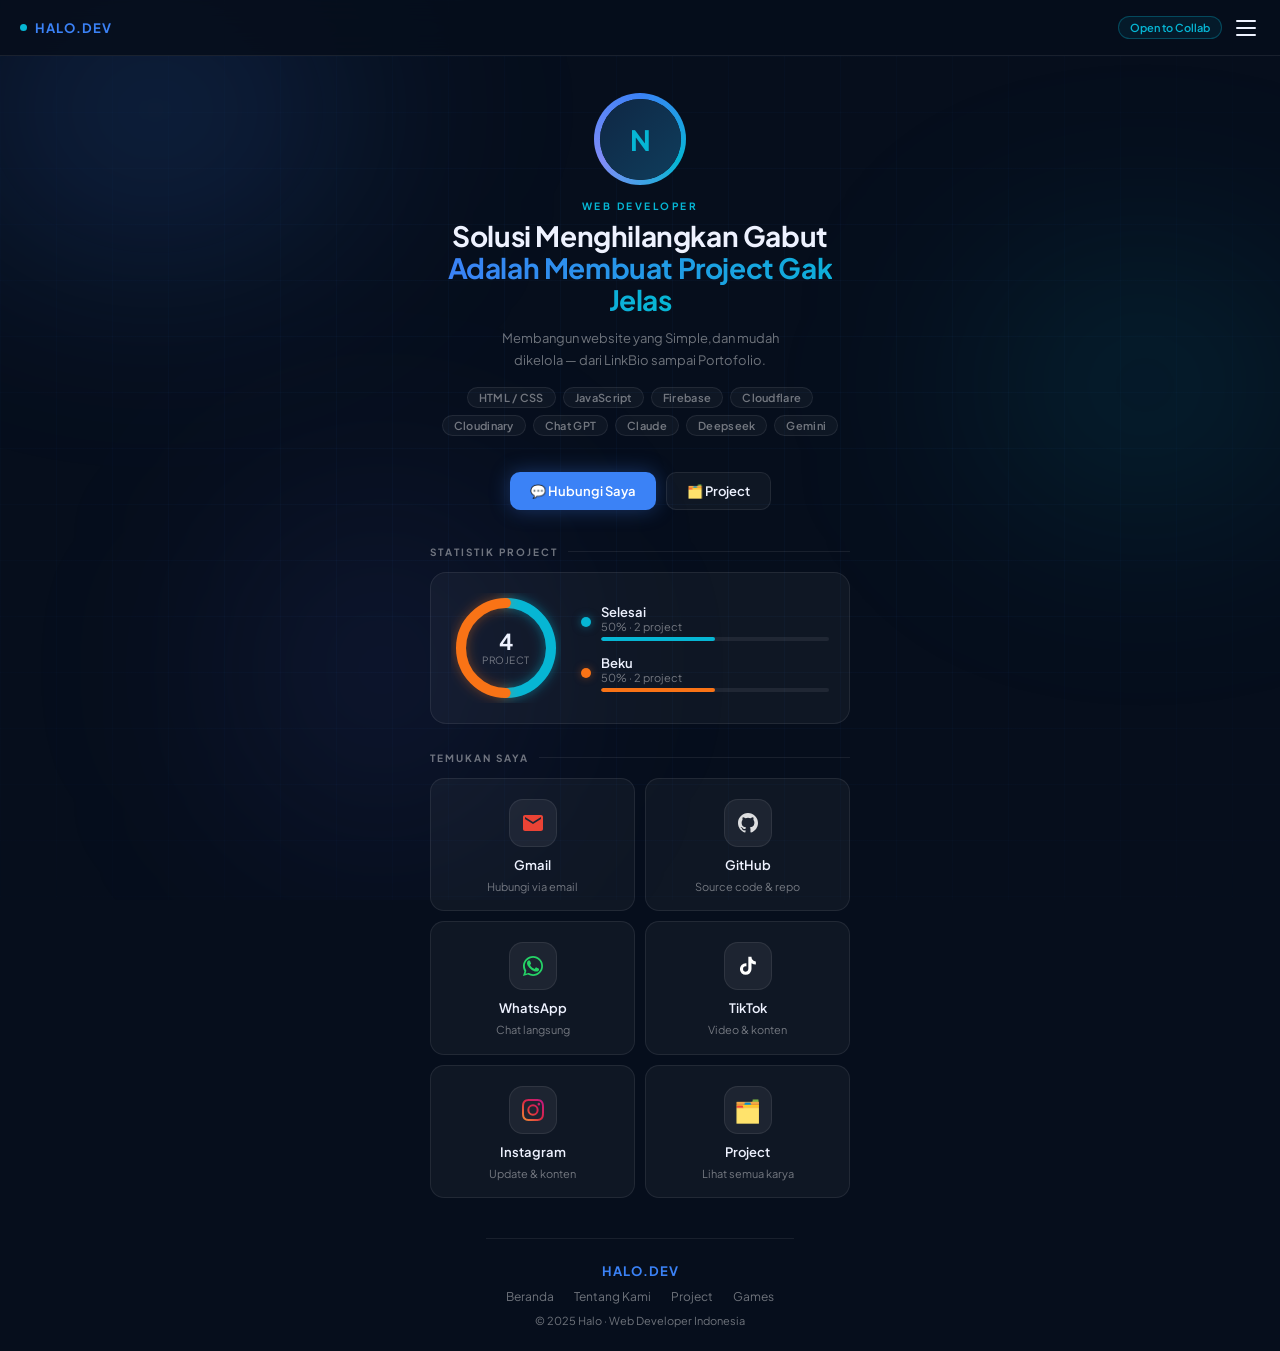
==== commit 5e4d525b: "Update avatar character and contact link" ====
--- a/index.html
+++ b/index.html
@@ -27,7 +27,7 @@
       <div class="avatar-wrap">
         <div class="avatar-ring"></div>
         <div class="avatar-bg"></div>
-        <div class="avatar">H</div>
+        <div class="avatar">N</div>
       </div>
       <p class="eyebrow">Web Developer</p>
       <h1 class="hero-name">Solusi Menghilangkan Gabut<br><span>Adalah Membuat Project Gak Jelas</span></h1>
@@ -46,7 +46,7 @@
     </div>
 
     <div class="cta-row">
-      <a href="#" class="btn-primary">💬 Hubungi Saya</a>
+      <a href="https://wa.me/+6285143590940" class="btn-primary">💬 Hubungi Saya</a>
       <a href="project.html" class="btn-outline">🗂️ Project</a>
     </div>
 
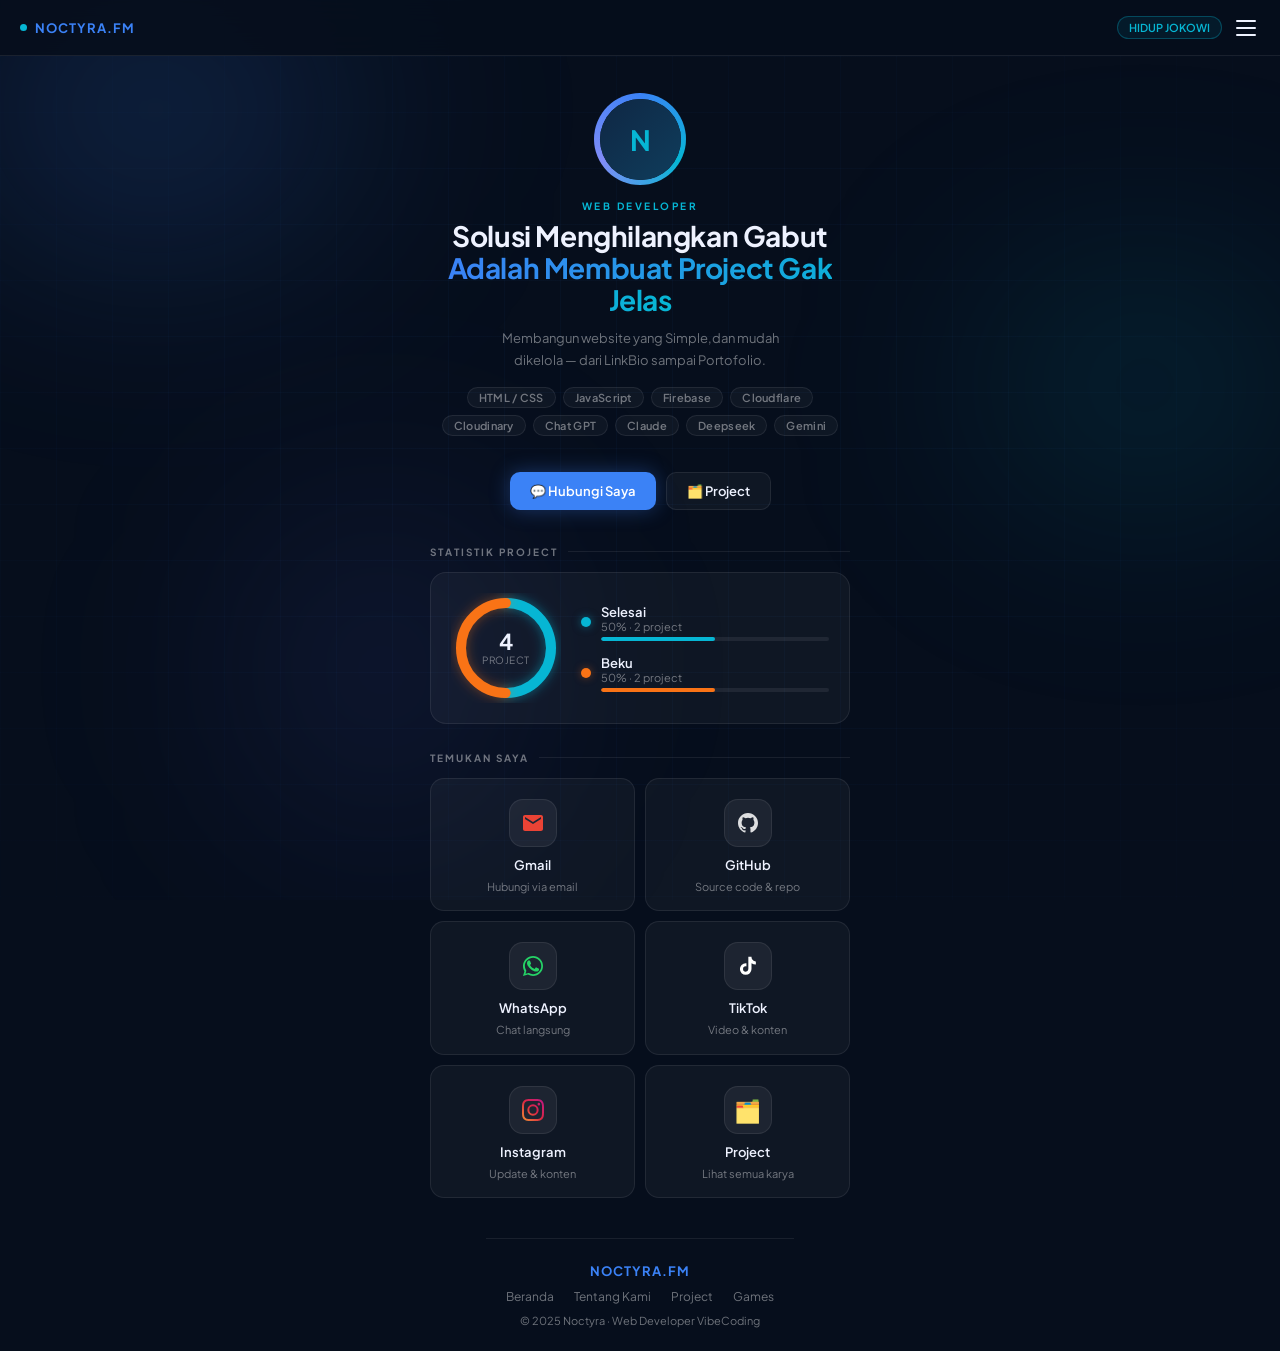
==== commit a65bef8b: "Fix Instagram link in index.html" ====
--- a/index.html
+++ b/index.html
@@ -113,7 +113,7 @@
         <div class="link-label">TikTok</div>
         <div class="link-desc">Video & konten</div>
       </a>
-      <a href="https://instagram.com/@noctyra.fm" class="link-card lc-ig">
+      <a href="https://instagram.com/noctyra.fm" class="link-card lc-ig">
         <div class="link-icon-box">
           <svg width="22" height="22" viewBox="0 0 24 24"><defs><linearGradient id="ig" x1="0%" y1="100%" x2="100%" y2="0%"><stop offset="0%" stop-color="#f09433"/><stop offset="50%" stop-color="#dc2743"/><stop offset="100%" stop-color="#bc1888"/></linearGradient></defs><path fill="url(#ig)" d="M12 2.163c3.204 0 3.584.012 4.85.07 3.252.148 4.771 1.691 4.919 4.919.058 1.265.069 1.645.069 4.849 0 3.205-.012 3.584-.069 4.849-.149 3.225-1.664 4.771-4.919 4.919-1.266.058-1.644.07-4.85.07-3.204 0-3.584-.012-4.849-.07-3.26-.149-4.771-1.699-4.919-4.92-.058-1.265-.07-1.644-.07-4.849 0-3.204.013-3.583.07-4.849.149-3.227 1.664-4.771 4.919-4.919 1.266-.057 1.645-.069 4.849-.069zM12 0C8.741 0 8.333.014 7.053.072 2.695.272.273 2.69.073 7.052.014 8.333 0 8.741 0 12c0 3.259.014 3.668.072 4.948.2 4.358 2.618 6.78 6.98 6.98C8.333 23.986 8.741 24 12 24c3.259 0 3.668-.014 4.948-.072 4.354-.2 6.782-2.618 6.979-6.98.059-1.28.073-1.689.073-4.948 0-3.259-.014-3.667-.072-4.947-.196-4.354-2.617-6.78-6.979-6.98C15.668.014 15.259 0 12 0zm0 5.838a6.162 6.162 0 1 0 0 12.324 6.162 6.162 0 0 0 0-12.324zM12 16a4 4 0 1 1 0-8 4 4 0 0 1 0 8zm6.406-11.845a1.44 1.44 0 1 0 0 2.881 1.44 1.44 0 0 0 0-2.881z"/></svg>
         </div>
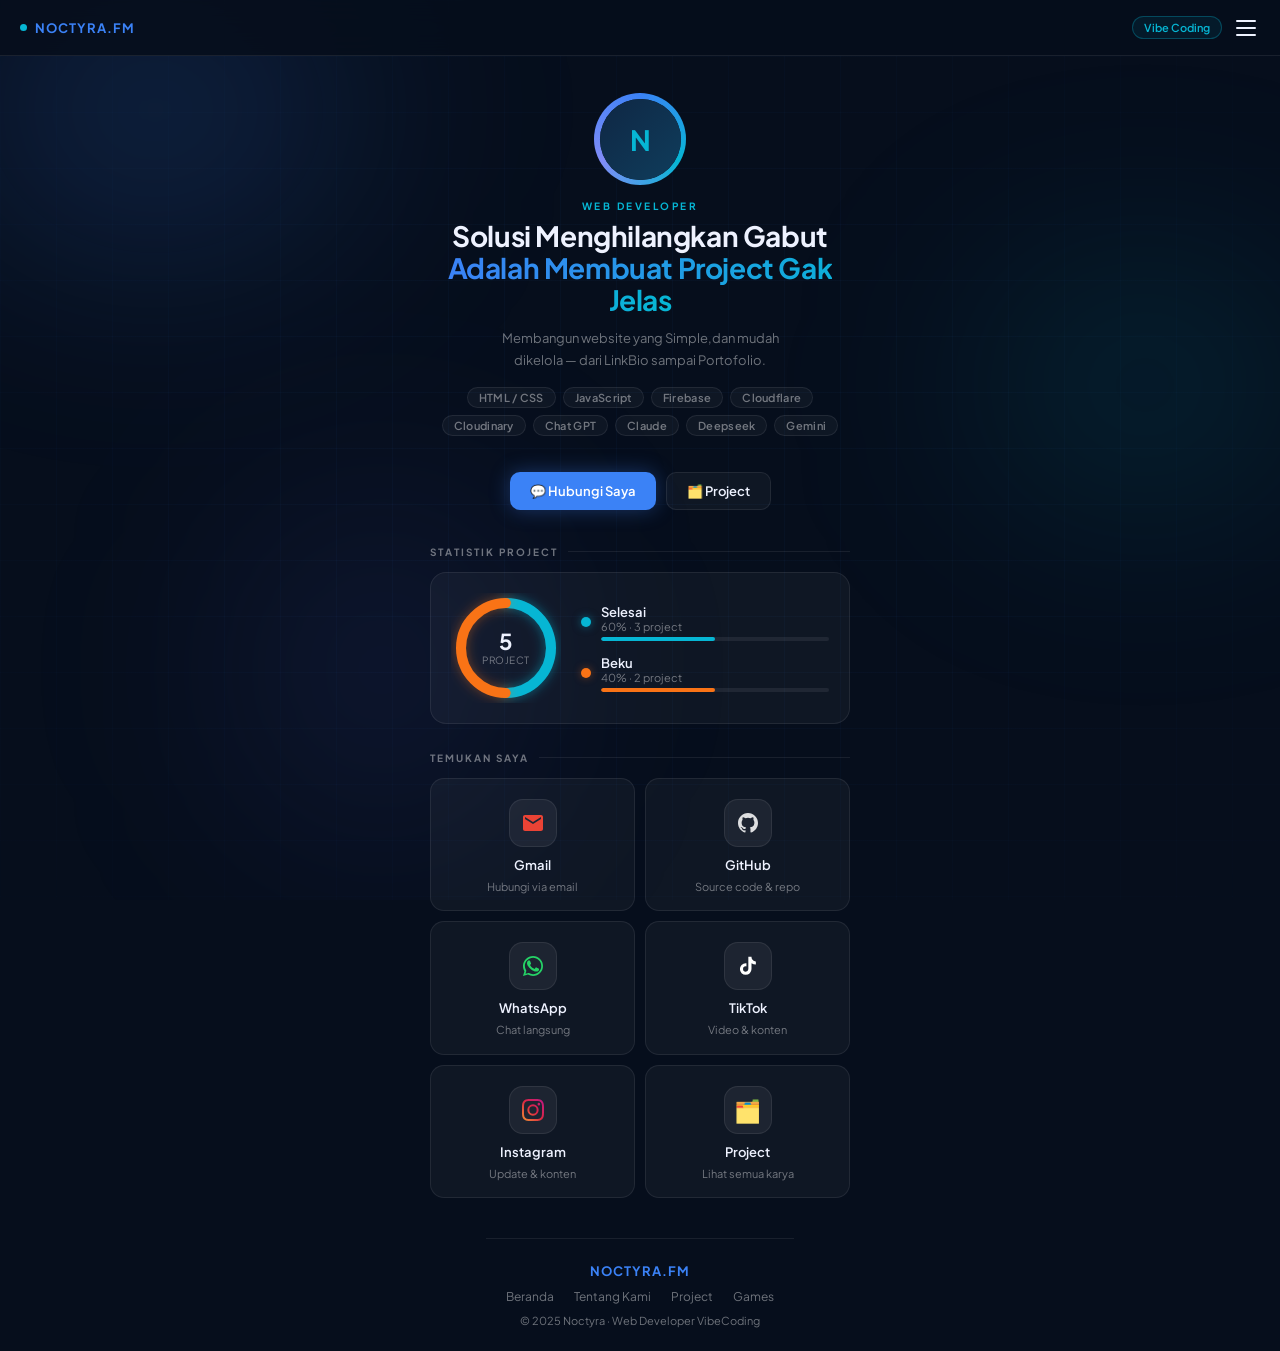
==== commit c57a187a: "Update index.html" ====
--- a/index.html
+++ b/index.html
@@ -59,7 +59,7 @@
           <circle class="donut-seg-frozen" cx="55" cy="55" r="45" stroke-dasharray="141.4 282.8" stroke-dashoffset="-141.4"/>
         </svg>
         <div class="donut-center">
-          <div class="donut-total">4</div>
+          <div class="donut-total">5</div>
           <div class="donut-sub">PROJECT</div>
         </div>
       </div>
@@ -68,7 +68,7 @@
           <div class="legend-dot ld-done"></div>
           <div class="legend-info">
             <div class="legend-name">Selesai</div>
-            <div class="legend-pct">50% · 2 project</div>
+            <div class="legend-pct">60% · 3 project</div>
             <div class="legend-bar-wrap"><div class="legend-bar lb-done"></div></div>
           </div>
         </div>
@@ -76,7 +76,7 @@
           <div class="legend-dot ld-frozen"></div>
           <div class="legend-info">
             <div class="legend-name">Beku</div>
-            <div class="legend-pct">50% · 2 project</div>
+            <div class="legend-pct">40% · 2 project</div>
             <div class="legend-bar-wrap"><div class="legend-bar lb-frozen"></div></div>
           </div>
         </div>
